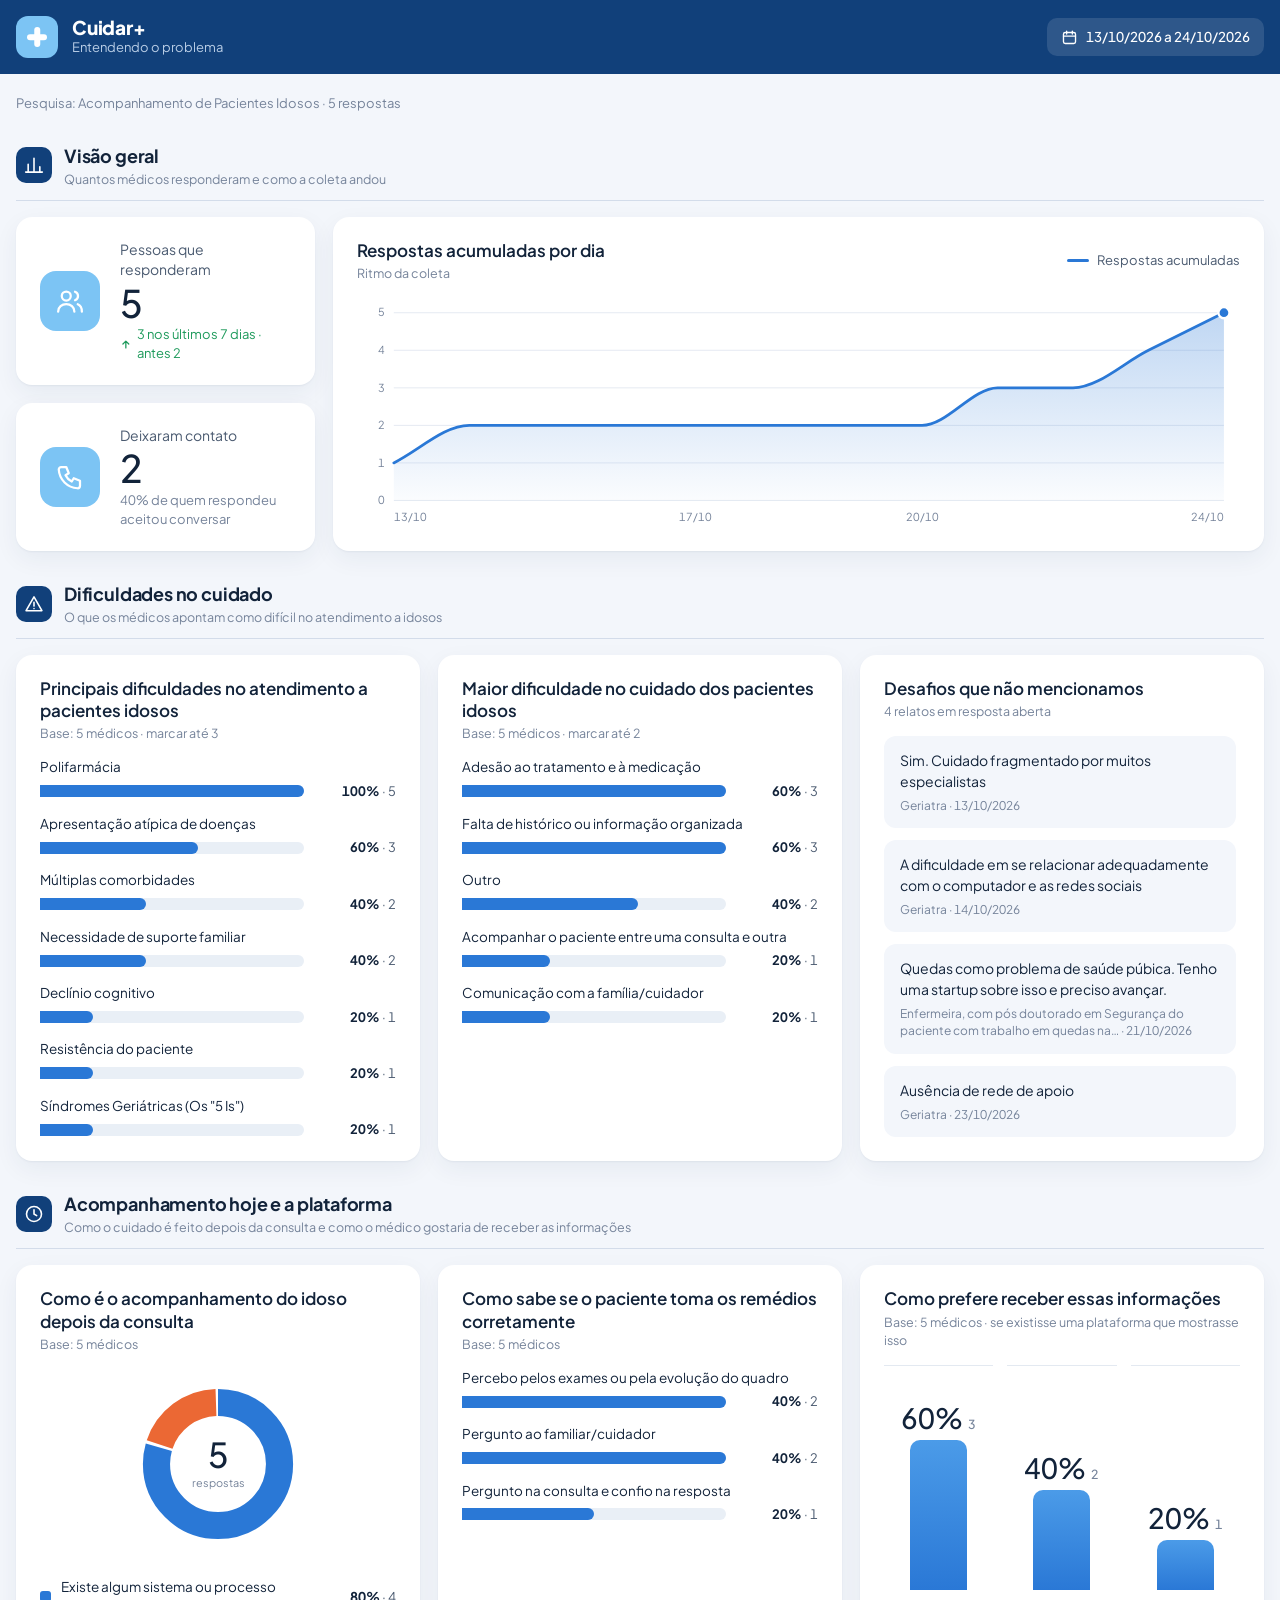
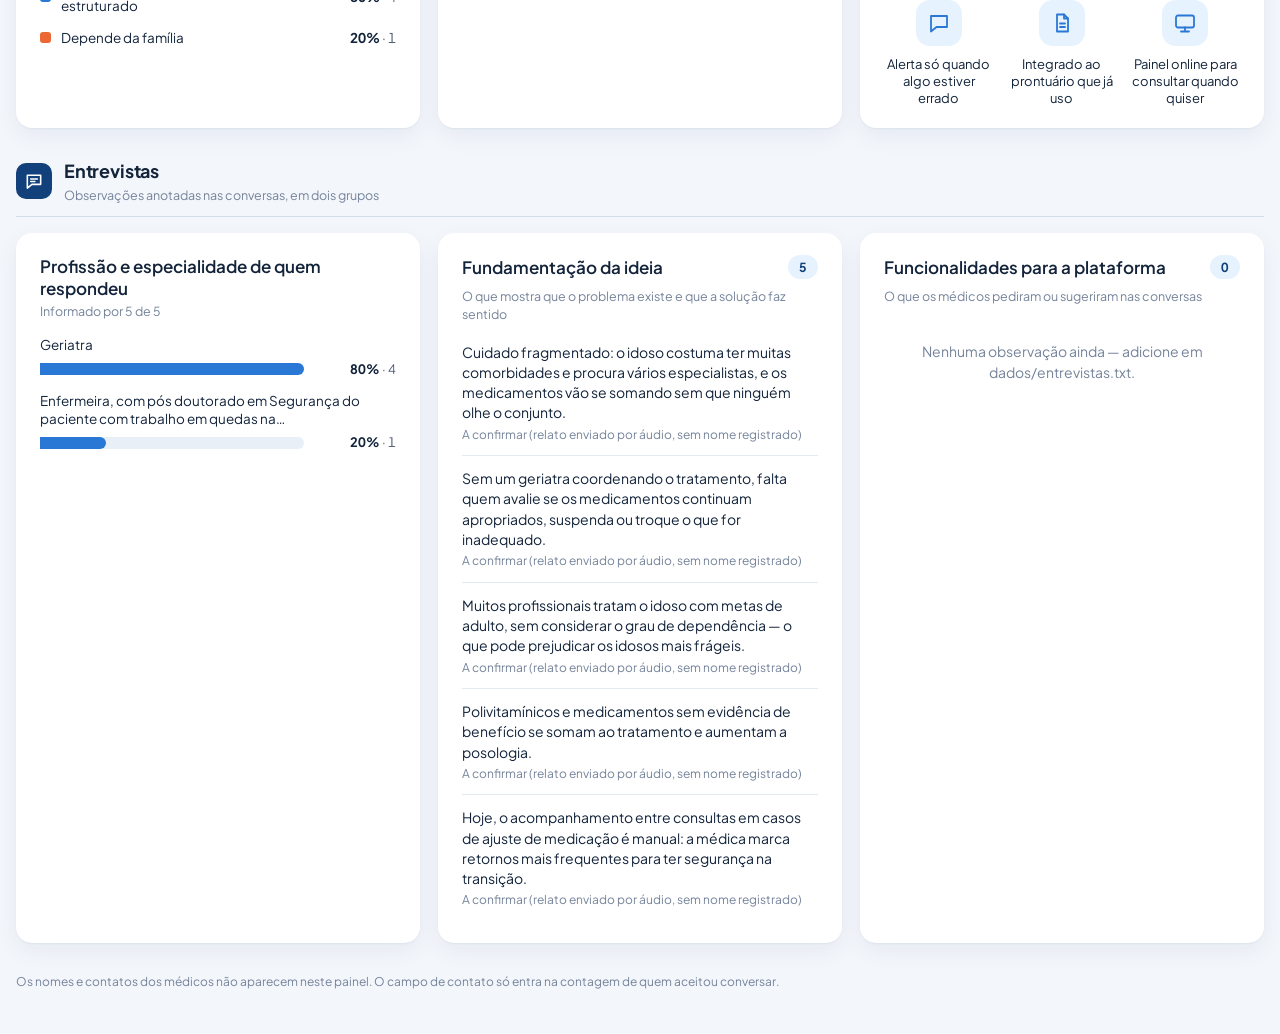
==== pesquisa/index.html @ 43621028 "chore: organiza o repositório por etapa do projeto Co-Authored-By: Claude Opus 5.5 <noreply@anthropi" ====
<!doctype html>
<html lang="pt-BR">
<head>
<meta charset="utf-8">
<meta name="viewport" content="width=device-width, initial-scale=1, viewport-fit=cover">
<title>Painel Cuidar+</title>
<link rel="stylesheet" href="https://fonts.googleapis.com/css2?family=Plus+Jakarta+Sans:wght@400;500;600;700;800&display=swap">
<link rel="stylesheet" href="css/estilo.css">
</head>
<body>

<div class="app">
  <header class="top">
    <div class="top-in">
      <div class="brand">
        <span class="logo" aria-hidden="true"></span>
        <div><div class="brand-name">Cuidar+</div><div class="brand-sub">Entendendo o problema</div></div>
      </div>
      <div class="tools">
        <span class="chip" id="period">
          <svg viewBox="0 0 24 24" aria-hidden="true"><rect x="3.5" y="5" width="17" height="15.5" rx="2.5"/><path d="M3.5 10h17M8 3v4M16 3v4"/></svg>
          <span id="period-txt">Período</span>
        </span>
      </div>
    </div>
  </header>

  <main class="main">
    <div class="head-sub" id="meta-text">Pesquisa: Acompanhamento de Pacientes Idosos</div>

    <section class="sec-block">
      <div class="sec"><span class="sec-ico"><svg viewBox="0 0 24 24" aria-hidden="true"><path d="M5 20V11M12 20V4M19 20v-6M2 20.5h20"/></svg></span><div><h2>Visão geral</h2><p>Quantos médicos responderam e como a coleta andou</p></div></div>
      <div class="grid"><div class="stack-col" id="kpis"></div><article class="card c9" id="c-time"></article></div>
    </section>

    <section class="sec-block">
      <div class="sec"><span class="sec-ico"><svg viewBox="0 0 24 24" aria-hidden="true"><path d="M12 3.5l9.5 16.5h-19z"/><path d="M12 10v4.5M12 17.5v.01"/></svg></span><div><h2>Dificuldades no cuidado</h2><p>O que os médicos apontam como difícil no atendimento a idosos</p></div></div>
      <div class="grid">
        <article class="card c4" id="c-dif"></article>
        <article class="card c4" id="c-maior"></article>
        <article class="card c4" id="c-open"></article>
      </div>
    </section>

    <section class="sec-block">
      <div class="sec"><span class="sec-ico"><svg viewBox="0 0 24 24" aria-hidden="true"><circle cx="12" cy="12" r="9"/><path d="M12 7v5l3.2 2"/></svg></span><div><h2>Acompanhamento hoje e a plataforma</h2><p>Como o cuidado é feito depois da consulta e como o médico gostaria de receber as informações</p></div></div>
      <div class="grid">
        <article class="card c4" id="c-apos"></article>
        <article class="card c4" id="c-sabe"></article>
        <article class="card c4" id="c-pref"></article>
      </div>
    </section>

    <section class="sec-block">
      <div class="sec"><span class="sec-ico"><svg viewBox="0 0 24 24" aria-hidden="true"><path d="M4 5h16v11H9.5L4 20.5z"/><path d="M8 9.5h8M8 12.5h5"/></svg></span><div><h2>Entrevistas</h2><p>Observações anotadas nas conversas, em dois grupos</p></div></div>
      <div class="grid" id="ent"></div>
    </section>

    <div class="foot">Os nomes e contatos dos médicos não aparecem neste painel. O campo de contato só entra na contagem de quem aceitou conversar.</div>
  </main>
</div>
<div id="tip" role="status"></div>

<script src="js/dados.js"></script>
<script src="js/app.js"></script>
</body>
</html>
---- pesquisa/css/estilo.css ----
/* Layout: faixa azul-marinho no topo (como no cabeçalho de um relatório de BI),
   tela única em seções com título, cartões brancos de sombra suave. Modo claro fixo. */
:root {
  color-scheme: light;
  --bg: #f3f6fb;
  --surface: #ffffff;
  --ink: #12233a;
  --ink-2: #4a5a70;
  --ink-3: #75839a;
  --line: #e3e9f1;
  --track: #e9eff6;
  --navy: #11407a;
  --navy-ink: #b9cde6;
  --accent: #2a78d6;
  --sky: #7cc4f4;
  --s2: #eb6834;
  --s3: #1baf7a;
  --s4: #eda100;
  --s5: #e87ba4;
  --up: #1d9a5b;
  --down: #d64545;
  --shadow: 0 1px 2px rgba(17, 44, 80, .05), 0 8px 24px rgba(17, 44, 80, .06);
  --font: "Plus Jakarta Sans", "Segoe UI", system-ui, -apple-system, sans-serif;
}
* { box-sizing: border-box; }
html, body { margin: 0; }
body {
  background: var(--bg); color: var(--ink);
  font-family: var(--font); font-size: 14px; line-height: 1.45; font-variant-numeric: tabular-nums;
}

/* Cabeçalho */
.top { background: var(--navy); color: #fff; }
.top-in {
  max-width: 1360px; margin: 0 auto; display: flex; flex-wrap: wrap; align-items: center; justify-content: space-between; gap: 12px 18px;
  padding-block: 16px; padding-left: max(16px, env(safe-area-inset-left, 0px)); padding-right: max(16px, env(safe-area-inset-right, 0px));
}
.brand { display: flex; align-items: center; gap: 14px; color: #fff; }
.logo { width: 42px; height: 42px; border-radius: 12px; background: var(--sky); position: relative; flex: none; }
.logo::before, .logo::after { content: ""; position: absolute; background: #fff; border-radius: 3px; left: 50%; top: 50%; transform: translate(-50%, -50%); }
.logo::before { width: 20px; height: 5.5px; } .logo::after { width: 5.5px; height: 20px; }
.brand-name { font-size: 19px; font-weight: 800; letter-spacing: -.01em; line-height: 1.1; }
.brand-sub { font-size: 13px; color: var(--navy-ink); }
.tools { display: flex; flex-wrap: wrap; align-items: center; gap: 10px; }
.chip { display: inline-flex; align-items: center; gap: 8px; background: rgba(255, 255, 255, .12); color: #fff; border-radius: 10px; padding: 9px 14px; font-size: 13.5px; font-weight: 500; }
.chip svg { width: 17px; height: 17px; stroke: currentColor; fill: none; stroke-width: 1.9; stroke-linecap: round; stroke-linejoin: round; }

/* Área principal */
.main {
  max-width: 1360px; margin: 0 auto; display: flex; flex-direction: column; gap: 30px;
  padding-block: 20px 44px; padding-left: max(16px, env(safe-area-inset-left, 0px)); padding-right: max(16px, env(safe-area-inset-right, 0px));
}
.head-sub { font-size: 13px; color: var(--ink-3); }
.sec-block { display: flex; flex-direction: column; gap: 16px; }
.sec { display: flex; align-items: center; gap: 12px; padding-bottom: 12px; border-bottom: 1.5px solid #d3dcea; }
.sec-ico { width: 36px; height: 36px; border-radius: 10px; background: var(--navy); display: grid; place-items: center; flex: none; }
.sec-ico svg { width: 20px; height: 20px; stroke: #fff; fill: none; stroke-width: 1.9; stroke-linecap: round; stroke-linejoin: round; }
.sec h2 { margin: 0; font-size: 18px; font-weight: 700; letter-spacing: -.01em; }
.sec p { margin: 1px 0 0; font-size: 12.5px; color: var(--ink-3); }

.grid { display: grid; grid-template-columns: repeat(12, minmax(0, 1fr)); gap: 18px; }
.card { background: var(--surface); border-radius: 16px; padding: 22px 24px; box-shadow: var(--shadow); min-width: 0; display: flex; flex-direction: column; gap: 16px; }
.c3 { grid-column: span 3; } .c4 { grid-column: span 4; } .c9 { grid-column: span 9; } .c12 { grid-column: span 12; }
.stack-col { grid-column: span 3; display: flex; flex-direction: column; gap: 18px; min-width: 0; }
.stack-col .card { flex: 1; }
@media (max-width: 1100px) {
  .c3, .c9, .stack-col { grid-column: span 12; }
  .c4 { grid-column: span 6; }
  .stack-col { flex-direction: row; flex-wrap: wrap; } .stack-col .card { flex: 1 1 260px; }
}
@media (max-width: 700px) { .c4 { grid-column: span 12; } }

.card-head h3 { margin: 0; font-size: 17px; font-weight: 600; line-height: 1.3; }
.card-head p { margin: 3px 0 0; font-size: 12.5px; color: var(--ink-3); }

/* Placares com ícone */
.kpi { flex-direction: row; align-items: center; gap: 20px; }
.kpi-ico { width: 60px; height: 60px; border-radius: 16px; background: var(--sky); display: grid; place-items: center; flex: none; }
.kpi-ico svg { width: 30px; height: 30px; stroke: #fff; fill: none; stroke-width: 1.8; stroke-linecap: round; stroke-linejoin: round; }
.kpi-body { min-width: 0; display: flex; flex-direction: column; gap: 2px; }
.kpi-label { font-size: 14px; color: var(--ink-2); }
.kpi-num { font-size: 38px; font-weight: 500; line-height: 1.1; letter-spacing: -.02em; }
.kpi-note { display: inline-flex; align-items: center; gap: 5px; font-size: 13px; color: var(--ink-3); }
.kpi-note.up { color: var(--up); } .kpi-note.down { color: var(--down); }
.kpi-note svg { width: 13px; height: 13px; stroke: currentColor; fill: none; stroke-width: 2.6; stroke-linecap: round; stroke-linejoin: round; }

/* Barras horizontais */
.bars { display: flex; flex-direction: column; gap: 14px; }
.bar-row { display: flex; flex-direction: column; gap: 6px; }
.bar-label { font-size: 13.5px; line-height: 1.3; overflow-wrap: anywhere; }
.bar-line { display: flex; align-items: center; gap: 12px; }
.bar-track { flex: 1; min-width: 0; height: 12px; background: var(--track); border-radius: 0 6px 6px 0; }
.bar-fill { height: 100%; background: var(--accent); border-radius: 0 6px 6px 0; min-width: 3px; transition: width .35s ease; }
.bar-val { flex: none; min-width: 80px; text-align: right; font-size: 13px; color: var(--ink-2); }
.bar-val b { color: var(--ink); font-weight: 700; }
.bar-row:hover .bar-fill { filter: brightness(1.12); }
@media (prefers-reduced-motion: reduce) { .bar-fill, .col-bar { transition: none; } }

/* Rosca */
.donut-wrap { display: flex; flex-wrap: wrap; justify-content: center; align-items: center; gap: 18px 24px; }
.donut { width: 190px; height: 190px; flex: none; max-width: 100%; }
.donut circle { transition: opacity .15s; }
.donut:hover circle:not(:hover) { opacity: .55; }
.donut .c-big { font-size: 38px; font-weight: 500; fill: var(--ink); }
.donut .c-small { font-size: 12px; fill: var(--ink-3); }
.legend { flex: 1 1 100%; min-width: 0; display: flex; flex-direction: column; gap: 12px; }
.legend-row { display: flex; align-items: center; gap: 10px; font-size: 13.5px; }
.sw { width: 11px; height: 11px; border-radius: 3px; flex: none; }
.legend-row .nm { flex: 1; min-width: 0; overflow-wrap: anywhere; }
.legend-row .nv { color: var(--ink-2); }
.legend-row .nv b { color: var(--ink); }

/* Colunas (preferência) */
.cols { display: grid; grid-template-columns: repeat(var(--n), minmax(0, 1fr)); gap: 14px; align-items: end; }
.col-plot { height: 210px; display: flex; flex-direction: column; justify-content: flex-end; align-items: center; gap: 8px; }
.col-val { font-size: 28px; font-weight: 500; line-height: 1; }
.col-val small { font-size: 12.5px; color: var(--ink-3); font-weight: 500; margin-left: 5px; }
.col-bar { width: min(76%, 120px); background: linear-gradient(180deg, #4b9be8, var(--accent)); border-radius: 10px 10px 0 0; transition: height .35s ease; }
.col:hover .col-bar { filter: brightness(1.1); }
.col { border-top: 1px solid var(--line); padding-top: 14px; display: flex; flex-direction: column; align-items: center; gap: 10px; text-align: center; min-width: 0; }
.col-ico { width: 46px; height: 46px; border-radius: 14px; background: #e6f2fd; display: grid; place-items: center; }
.col-ico svg { width: 24px; height: 24px; stroke: var(--accent); fill: none; stroke-width: 1.8; stroke-linecap: round; stroke-linejoin: round; }
.col-lab { font-size: 13px; line-height: 1.3; overflow-wrap: anywhere; }

/* Linha do tempo */
.legend-inline { display: flex; align-items: center; gap: 8px; font-size: 13px; color: var(--ink-2); }
.legend-inline i { width: 22px; height: 3px; border-radius: 2px; background: var(--accent); display: inline-block; }
.chart-svg { width: 100%; height: auto; display: block; touch-action: pan-y; }
.chart-svg text { fill: var(--ink-3); font-family: var(--font); font-size: 12px; }
.grid-line { stroke: var(--line); stroke-width: 1; }
.line { fill: none; stroke: var(--accent); stroke-width: 3; stroke-linejoin: round; stroke-linecap: round; }
.dot { fill: var(--accent); stroke: var(--surface); stroke-width: 2.5; }
.cross { stroke: var(--ink-3); stroke-width: 1; stroke-dasharray: 3 3; }

/* Textos e listas */
.quotes { display: grid; grid-template-columns: minmax(0, 1fr); gap: 12px; max-height: 420px; overflow-y: auto; padding-right: 4px; }
.quote { background: var(--bg); border-radius: 12px; padding: 14px 16px; display: flex; flex-direction: column; gap: 6px; min-width: 0; }
.quote p { margin: 0; overflow-wrap: anywhere; }
.quote small { color: var(--ink-3); font-size: 12px; }
.obs-head { display: flex; align-items: center; gap: 10px; }
.obs-head h3 { margin: 0; font-size: 17px; font-weight: 600; flex: 1; min-width: 0; }
.count { font-size: 12.5px; font-weight: 700; padding: 3px 11px; border-radius: 999px; background: #e6f2fd; color: var(--navy); }
.sub { color: var(--ink-3); font-size: 12.5px; margin-top: -8px; }
.obs-list { list-style: none; margin: 0; padding: 0; display: flex; flex-direction: column; }
.obs-list li { padding: 12px 0; border-top: 1px solid var(--line); display: flex; flex-direction: column; gap: 3px; overflow-wrap: anywhere; }
.obs-list li:first-child { border-top: 0; padding-top: 2px; }
.obs-list small { color: var(--ink-3); font-size: 12px; }
.empty { color: var(--ink-3); padding: 20px 0; text-align: center; }
.foot { font-size: 12px; color: var(--ink-3); }

#tip {
  position: fixed; z-index: 60; pointer-events: none; opacity: 0;
  background: var(--ink); color: #fff; padding: 8px 11px; border-radius: 8px;
  font-size: 12.5px; line-height: 1.35; max-width: 280px; transition: opacity .12s;
}
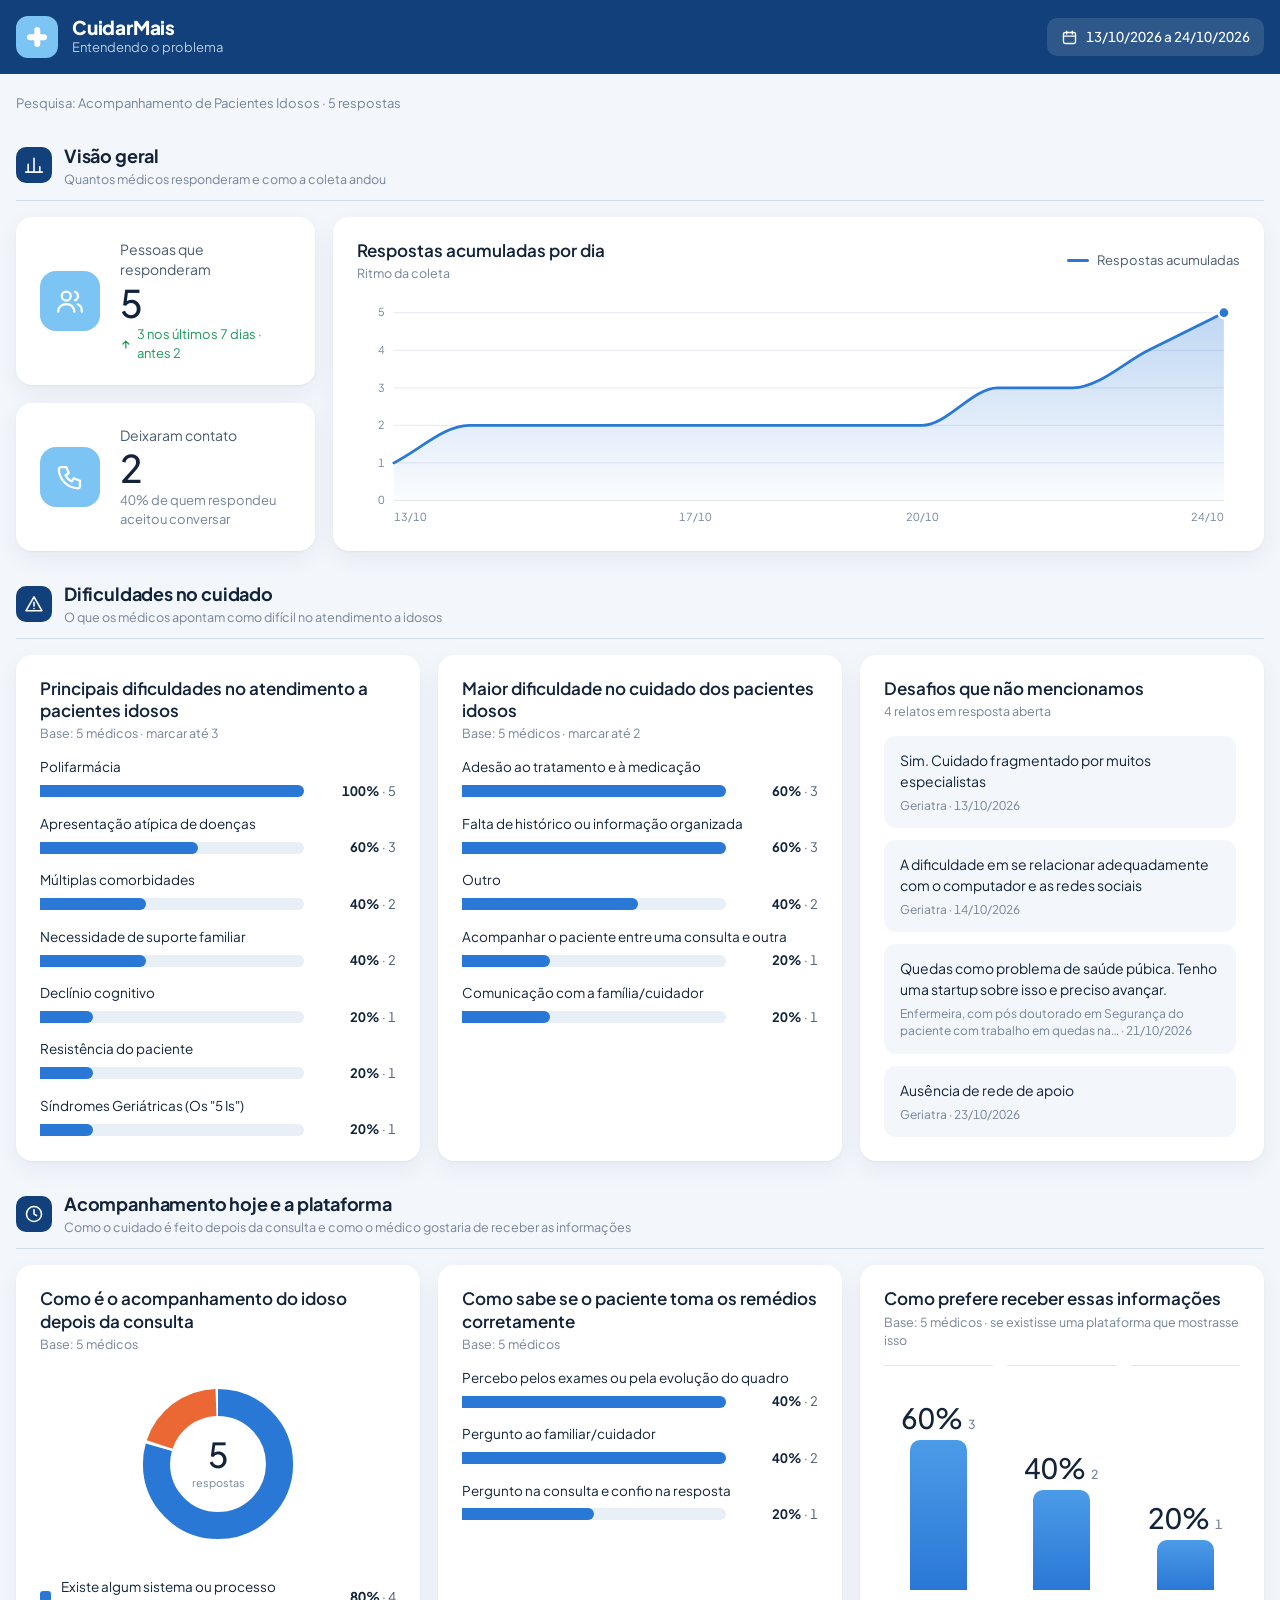
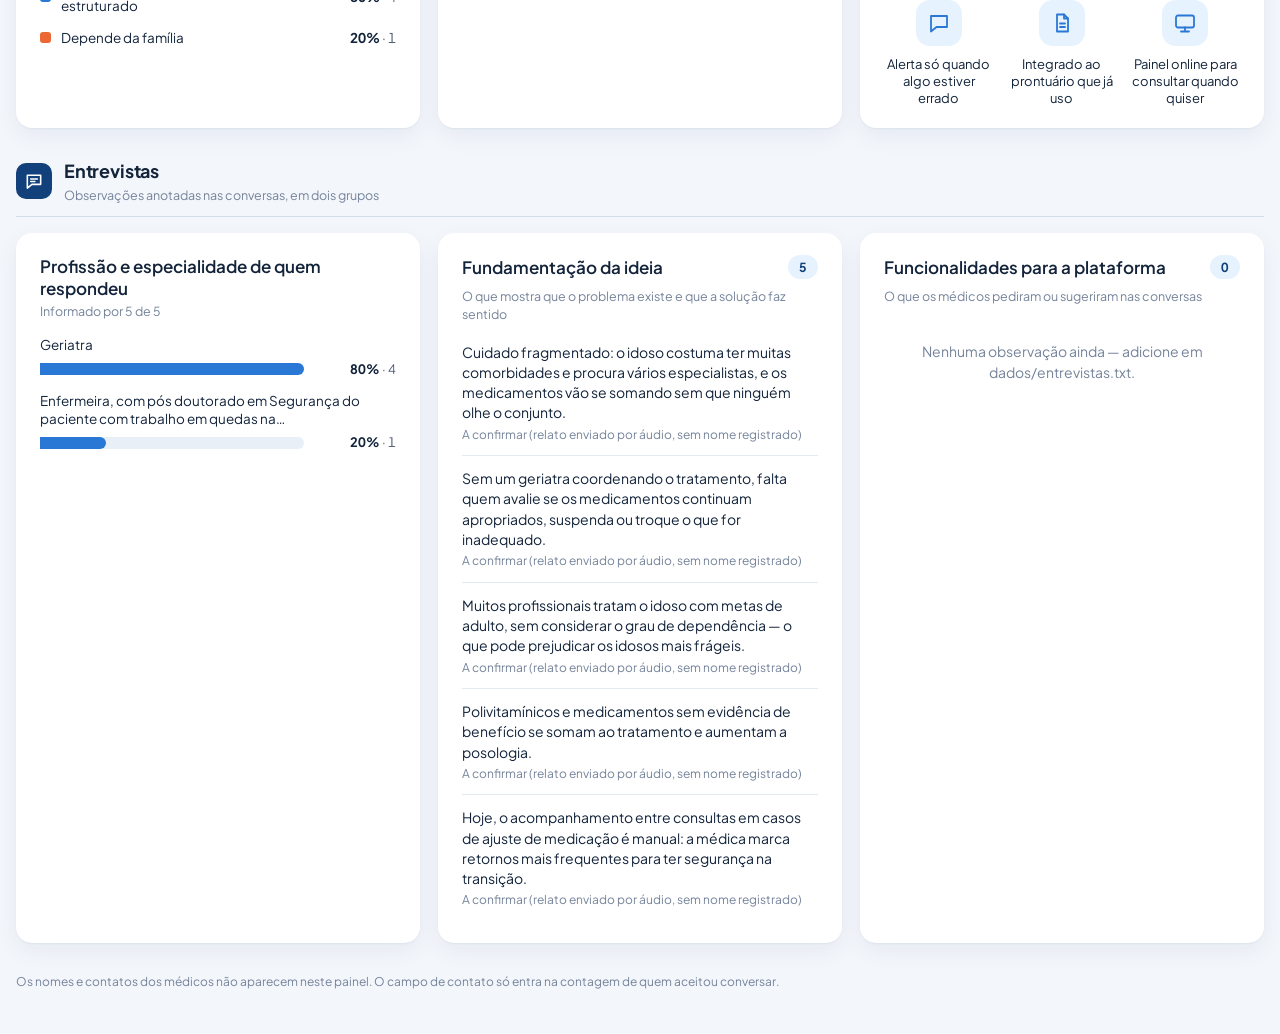
==== commit 4ba053eb: "feat: adiciona a logo e troca o nome para CuidarMais" ====
--- a/pesquisa/index.html
+++ b/pesquisa/index.html
@@ -3,7 +3,7 @@
 <head>
 <meta charset="utf-8">
 <meta name="viewport" content="width=device-width, initial-scale=1, viewport-fit=cover">
-<title>Painel Cuidar+</title>
+<title>Painel CuidarMais</title>
 <link rel="stylesheet" href="https://fonts.googleapis.com/css2?family=Plus+Jakarta+Sans:wght@400;500;600;700;800&display=swap">
 <link rel="stylesheet" href="css/estilo.css">
 </head>
@@ -14,7 +14,7 @@
     <div class="top-in">
       <div class="brand">
         <span class="logo" aria-hidden="true"></span>
-        <div><div class="brand-name">Cuidar+</div><div class="brand-sub">Entendendo o problema</div></div>
+        <div><div class="brand-name">CuidarMais</div><div class="brand-sub">Entendendo o problema</div></div>
       </div>
       <div class="tools">
         <span class="chip" id="period">
